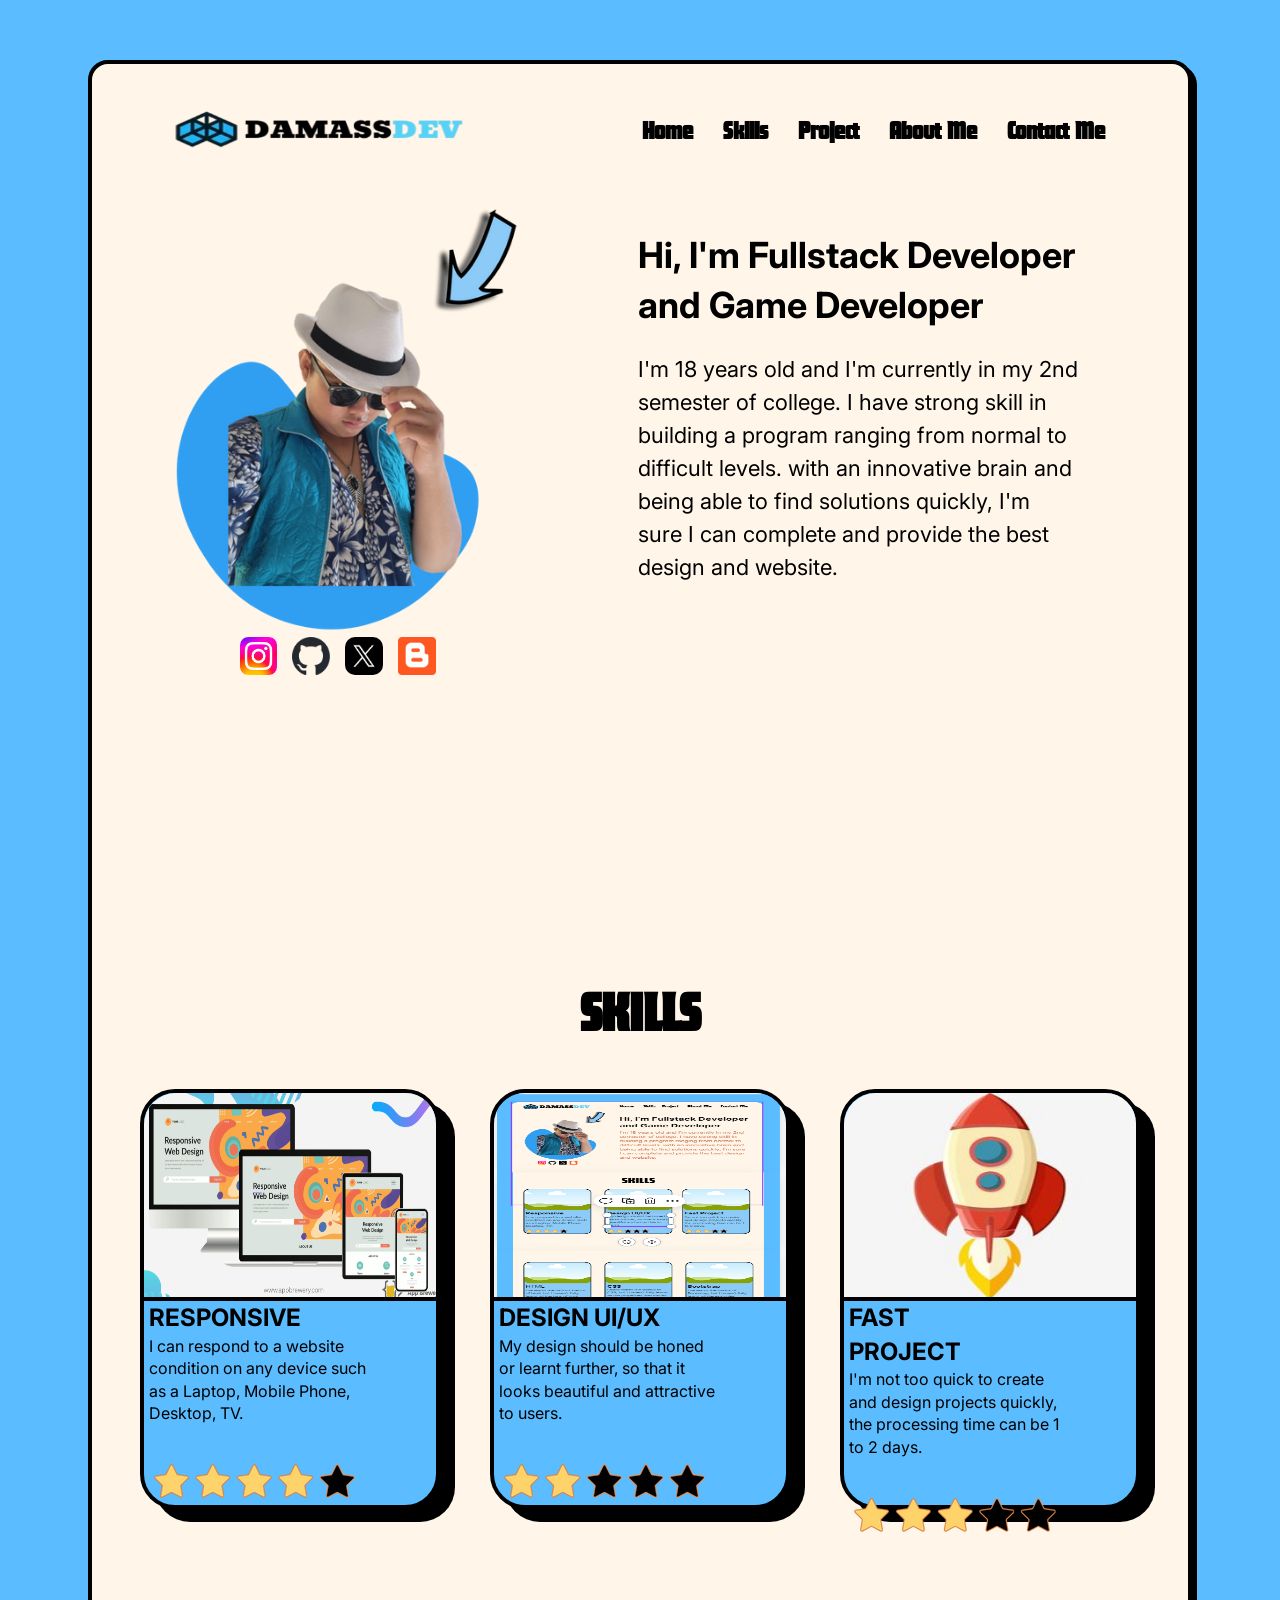
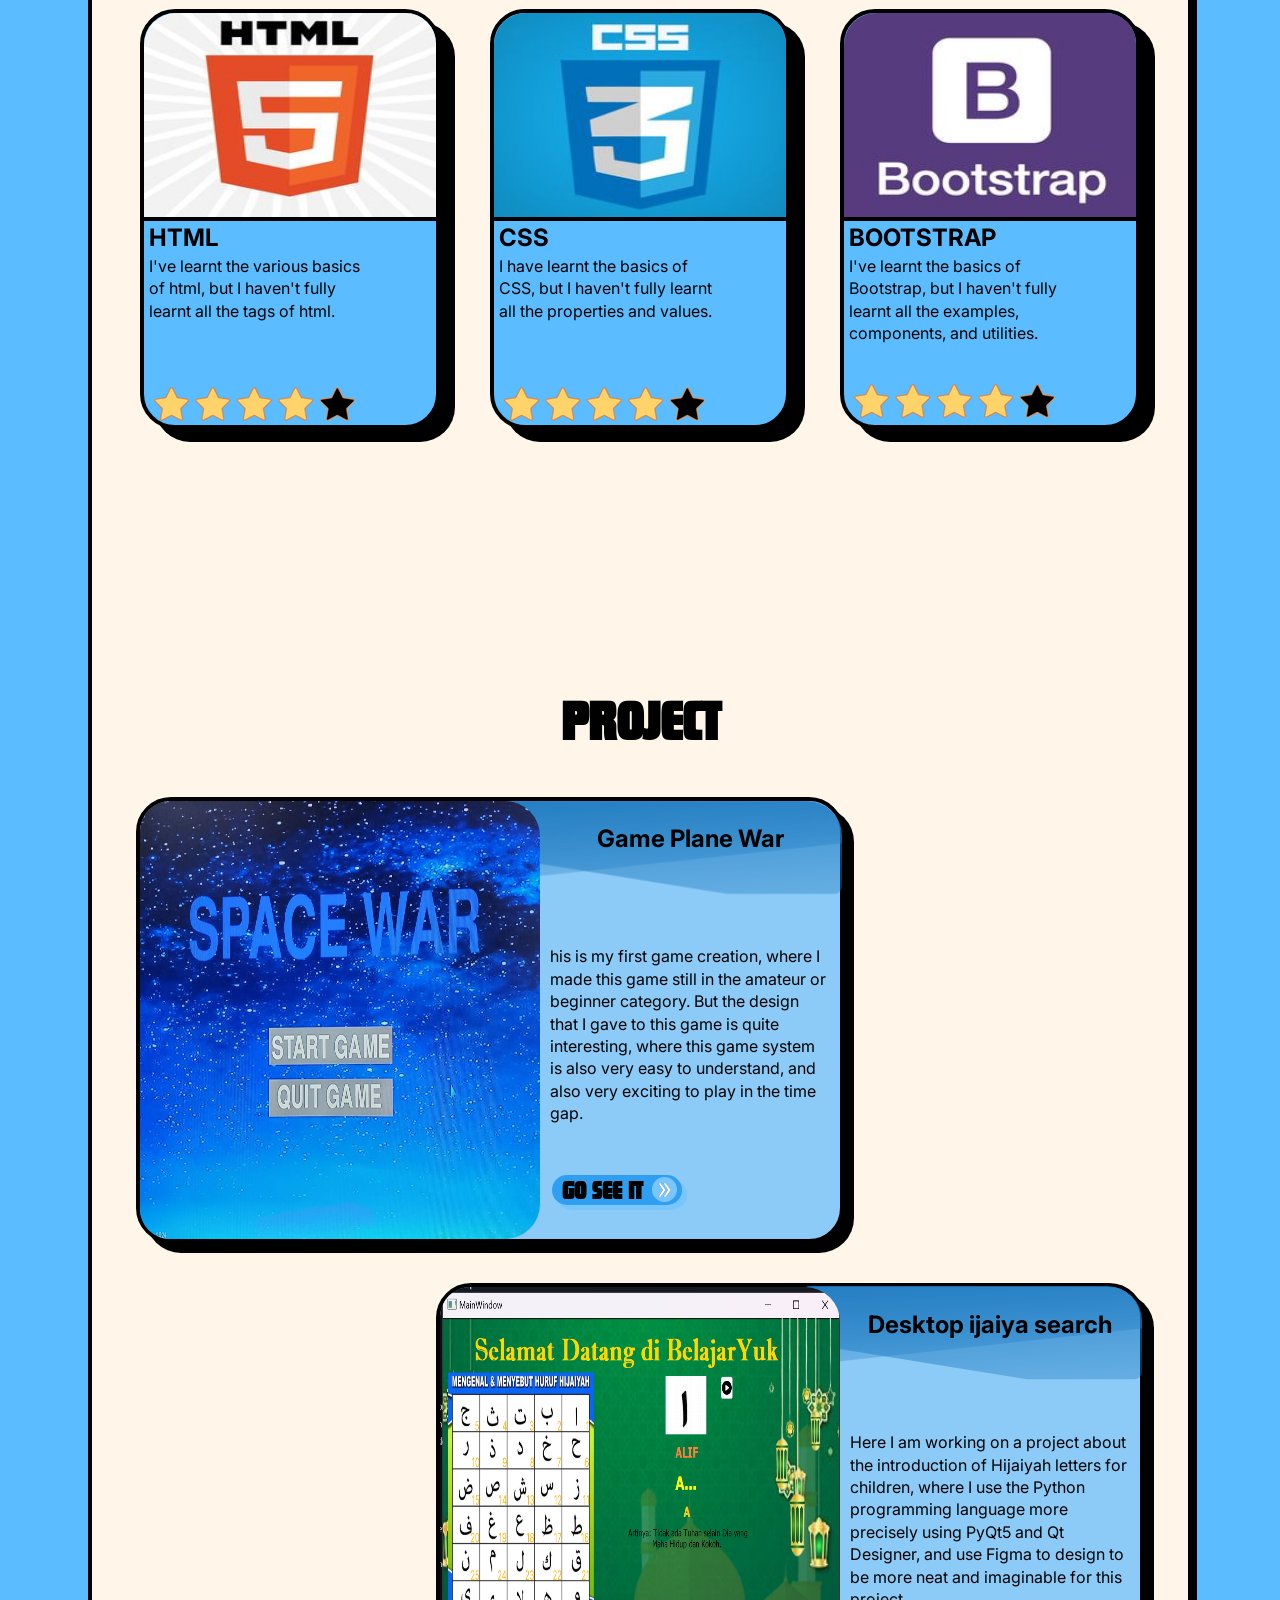
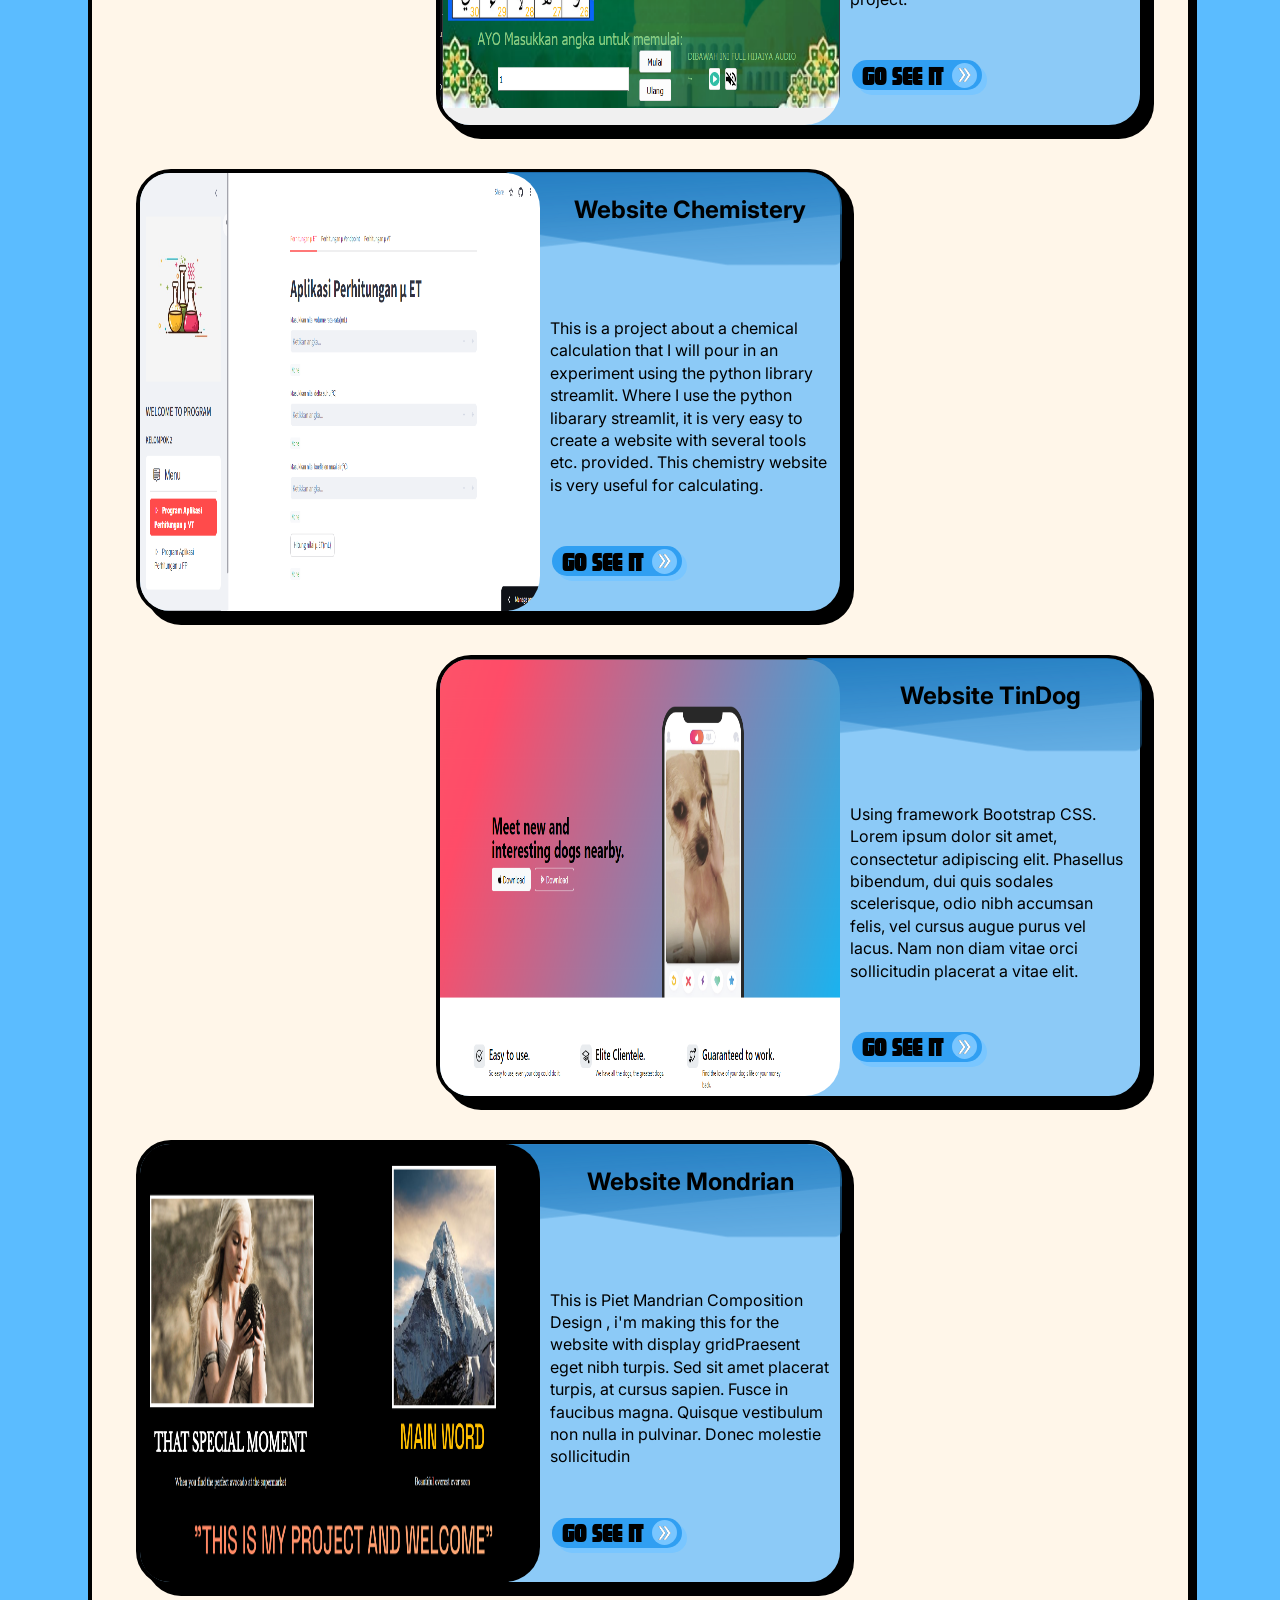
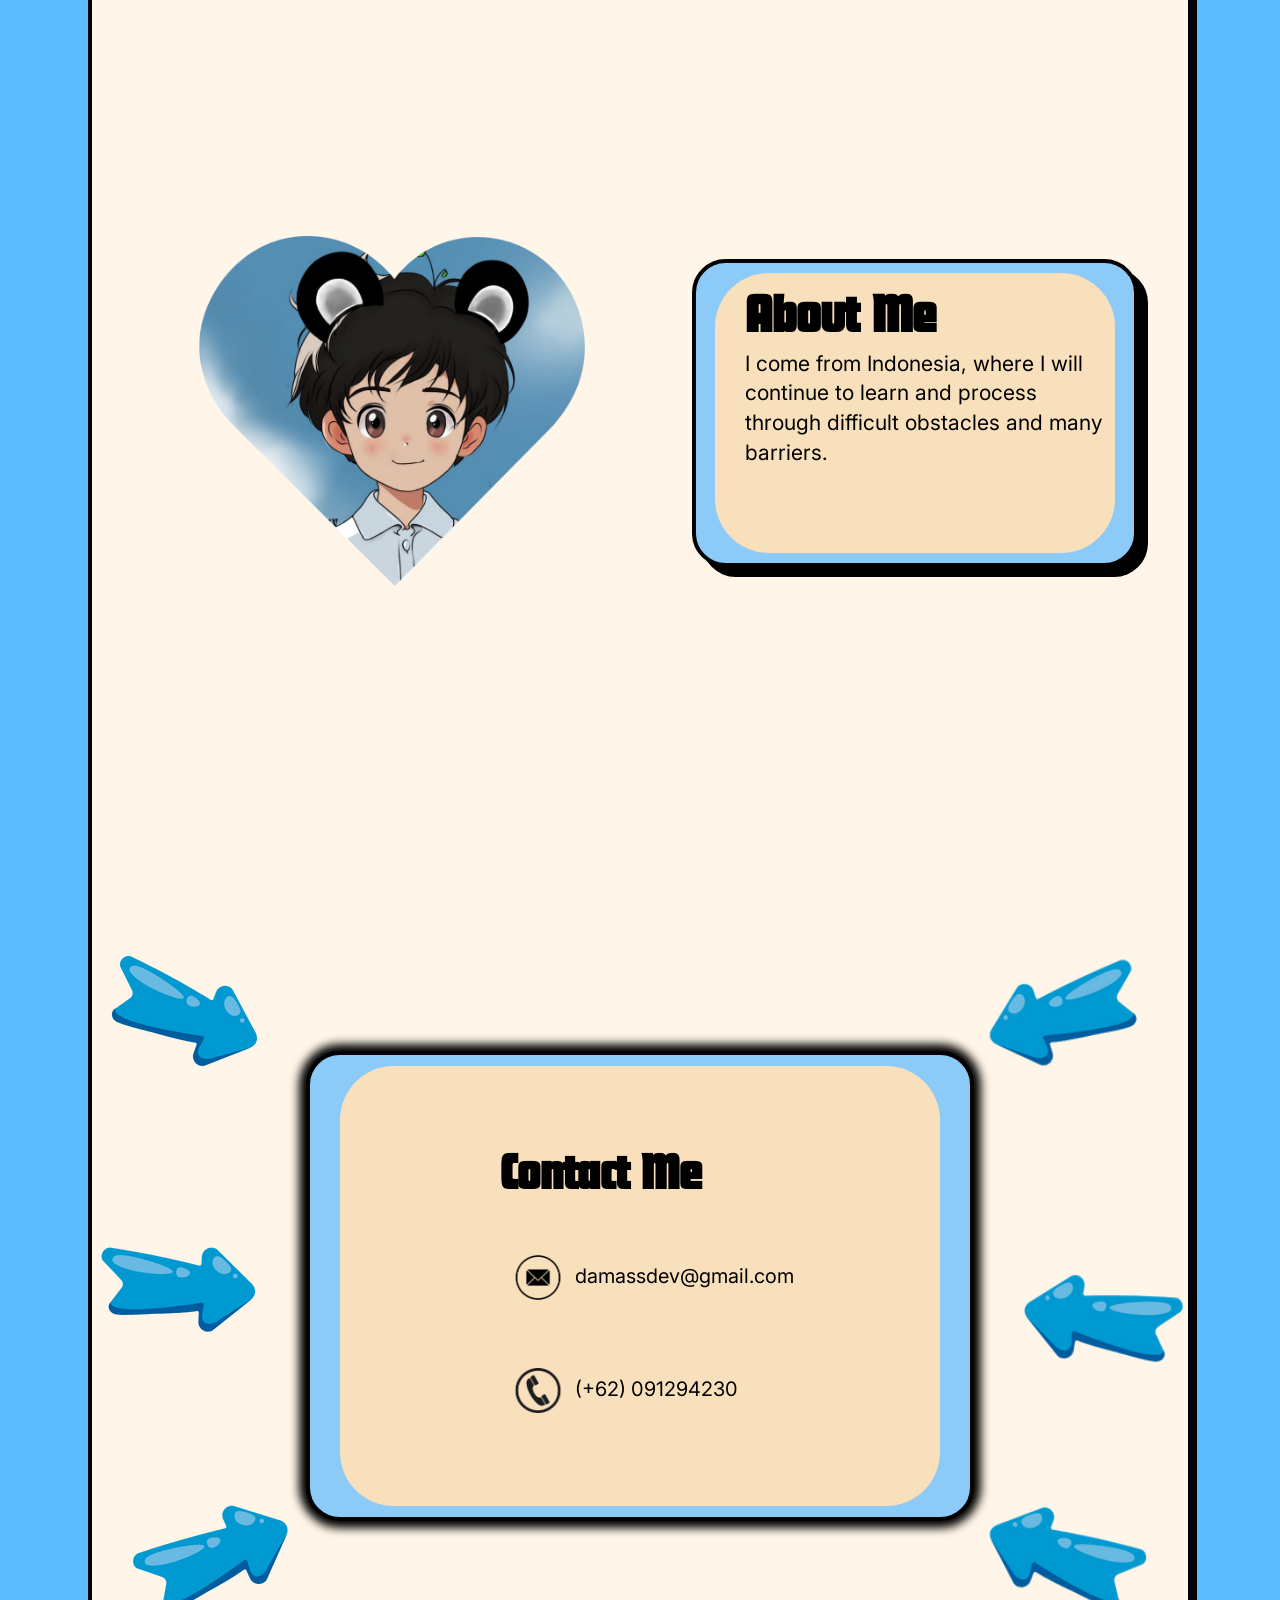
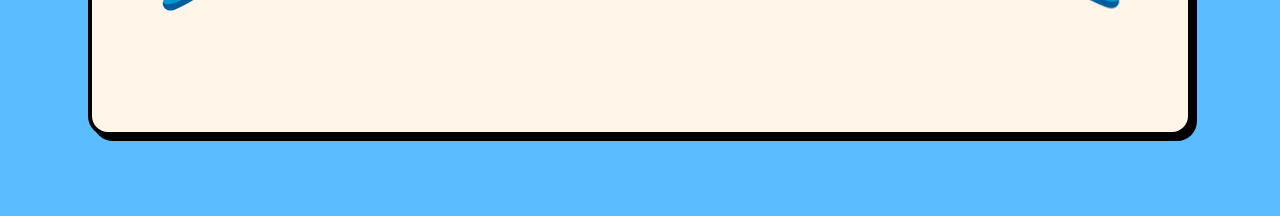
==== index.html @ eab8739b "Add files via upload" ====
<!DOCTYPE html>
<html lang="en">
  <head>
    <meta charset="UTF-8" />
    <meta name="viewport" content="width=device-width, initial-scale=1.0" />
    <link rel="stylesheet" href="./style.css" />
    <link rel="preconnect" href="https://fonts.googleapis.com" />
    <link rel="preconnect" href="https://fonts.gstatic.com" crossorigin />
    <link href="https://fonts.googleapis.com/css2?family=Inter:ital,opsz,wght@0,14..32,100..900;1,14..32,100..900&display=swap" rel="stylesheet"/>
    <title>Personal Website DAMASSDEV</title>
    <link rel="icon" href="./Assets/images/Image_Company.jpg" type="image/x-icon"/>
  </head>
  <body>
    <div class="container">
      <!-- NavBar Section -->
      <section id="navbar">
        <a class="a-logo" href="#navbar">
          <img class="logo" src="./Assets/images/Logo.png" alt="DAMASSDEV Logo"/>
        </a>

        <div class="nav">
          <a href="#navbar" class="nav-item home ">Home</a>
          <a href="#skills" class="nav-item skills">Skills</a>
          <a href="#project" class="nav-item project">Project</a>
          <a href="#about" class= "nav-item about">About Me</a>
          <a href="#contact" class="nav-item contact">Contact Me</a>
        </div>
      </section>
      <!-- Hero Section-->
      <section id="hero">
        <div class="left-hero">
          <img class="image-damas" src="./Assets/images/ImageMe.png" alt="image damassdev" />
          <div class="icon-hero">
            <a href="https://www.instagram.com/danarmas_p/">
              <img class="image-hero instagram" src="./Assets/icon/InstaIcon.png" alt="Instagram"/>
            </a>
            <a href="https://github.com/DAMASSDEV">
              <img class="image-hero github" src="./Assets/icon/GitIcon.png" alt="github"/>
            </a>
            <a href="https://x.com/damassdev">
              <img class="image-hero twitter" src="./Assets/icon/TwitIcon.png" alt="twitter"/>
            </a>
            <a href="https://damassdev.blogspot.com/">
              <img class="image-hero blogger" src="./Assets/icon/BlogIcon.png" alt="blogger"/>
            </a>
          </div>
        </div>

        <div class="text-hero">
          <p class="title-hero">
            Hi, I'm Fullstack Developer<br />and Game Developer
          </p>
          <p class="p-hero">
            I'm 18 years old and I'm currently in my 2nd semester of college. I
            have strong skill in building a program ranging from normal to
            difficult levels. with an innovative brain and being able to find
            solutions quickly, I'm sure I can complete and provide the best
            design and website.
          </p>
        </div>
      </section>
      <!-- Skills Section -->
      <section id="skills">
        <h1 class="title-skills">SKILLS</h1>
        <div class="grid-skills">
          <div class="wrapper-skills responsive">
            <img class="img-skills" src="./Assets/images/respon.png" alt="responsive" />
            <hr class="horizon-skills"/>
            <h2 class="h-skills">RESPONSIVE</h2>
            <p class="p-skills">
              I can respond to a website condition on any device such as a
              Laptop, Mobile Phone, Desktop, TV.
            </p>
            <img class="star" src="./Assets/graph/box1.png" alt="star" />
          </div>

          <div class="wrapper-skills design">
            <img class="img-skills" src="./Assets/images/UIUX.png" alt="UIUX" />
            <hr class="horizon-skills" />
            <h2 class="h-skills">DESIGN UI/UX</h2>
            <p class="p-skills">
              My design should be honed or learnt further, so that it looks
              beautiful and attractive to users.
            </p>
            <img class="star" src="./Assets/graph/box2.png" alt="star" />
          </div>

          <div class="wrapper-skills fast">
            <img class="img-skills" src="./Assets/images/fast.jpg" alt="fast" />
            <hr class="horizon-skills"/>
            <h2 class="h-skills">FAST PROJECT</h2>
            <p class="p-skills">
              I'm not too quick to create and design projects quickly, the
              processing time can be 1 to 2 days.
            </p>
            <img class="star" src="./Assets/graph/box3.png" alt="star" />
          </div>

          <div class="wrapper-skills html">
            <img class="img-skills" src="./Assets/images/html.jpg" alt="html" />
            <hr class="horizon-skills"/>
            <h2 class="h-skills">HTML</h2>
            <p class="p-skills">
              I've learnt the various basics of html, but I haven't fully learnt
              all the tags of html.
            </p>
            <img class="star sec-star" src="./Assets/graph/box4.png" alt="star" />
          </div>

          <div class="wrapper-skills css">
            <img class="img-skills" src="./Assets/images/css.jpg" alt="css" />
            <hr class="horizon-skills"/>
            <h2 class="h-skills">CSS</h2>
            <p class="p-skills">
              I have learnt the basics of CSS, but I haven't fully learnt all
              the properties and values.
            </p>
            <img class="star sec-star" src="./Assets/graph/box5.png" alt="star" />
          </div>

          <div class="wrapper-skills bootstrap">
            <img class="img-skills" src="./Assets/images/boots.jpg" alt="boots" />
            <hr class="horizon-skills"/>
            <h2 class="h-skills">BOOTSTRAP</h2>
            <p class="p-skills">
              I've learnt the basics of Bootstrap, but I haven't fully learnt
              all the examples, components, and utilities.
            </p>
            <img class="star" src="./Assets/graph/box6.png" alt="star" />
          </div>
        </div>
      </section>
      <!-- Project Section -->
      <section id="project">
        <h1 class="title-project">PROJECT</h1>
        <div class="wrapper-project game ">
          <div class="left-wrapper">
            <img class="img-project" src="./Assets/images/image_Spacewar.png" alt="Space War Game" />
          </div>
          <div class="right-project">
            <img src="./Assets/graph/CardUp.png" alt="bg-header" class="bg-project" />
            <p class="h-project">Game Plane War</p>
            <p class="p-project">
              his is my first game creation, where I made this game still in the
              amateur or beginner category. But the design that I gave to this
              game is quite interesting, where this game system is also very
              easy to understand, and also very exciting to play in the time
              gap.
            </p>
            <a href="https://github.com/DAMASSDEV/Game_planewar.github.io" class="a-project" >
              <div class="btn-project">
                <p class="btn-p-project">GO SEE IT</p>
                <div class="circle-project">
                  <img src="./Assets/graph/panahKanan.png" class="arrow" alt="right arrow" />
                </div>
              </div>
            </a>
          </div>

        </div>
        <div class="wrapper-project ijaiya">
          <div class="left-wrapper">
            <img class="img-project" src="./Assets/images/image_ijaiyah.png" alt="Space War Game" />
          </div>
          <div class="right-project">
            <img src="./Assets/graph/CardUp.png" alt="bg-header" class="bg-project" />
            <p class="h-project">Desktop ijaiya search</p>
            <p class="p-project">
              Here I am working on a project about the introduction of Hijaiyah
              letters for children, where I use the Python programming language
              more precisely using PyQt5 and Qt Designer, and use Figma to
              design to be more neat and imaginable for this project.
            </p>
            <a class="a-project" href="https://github.com/DAMASSDEV/childHijaiya-PyQt5">
              <div class="btn-project">
                <p class="btn-p-project">GO SEE IT</p>
                <div class="circle-project">
                  <img src="./Assets/graph/panahKanan.png" class="arrow" alt="right arrow"/>
                </div>
              </div>
            </a>
          </div>

        </div>
        <div class="wrapper-project kimia">
          <div class="left-wrapper">
            <img class="img-project" src="./Assets/images/image_kimia.png" alt="Space War Game" />
          </div>
          <div class="right-project">
            <img src="./Assets/graph/CardUp.png" alt="bg-header" class="bg-project kimia-bg"/>
            <p class="h-project">Website Chemistery</p>
            <p class="p-project">
              This is a project about a chemical calculation that I will pour in
              an experiment using the python library streamlit. Where I use the
              python libarary streamlit, it is very easy to create a website
              with several tools etc. provided. This chemistry website is very
              useful for calculating.
            </p>
            <a class="a-project" href="https://github.com/DAMASSDEV/Streamlit-chemical-calculations">
              <div class="btn-project kimia-btn">
                <p class="btn-p-project">GO SEE IT</p>
                <div class="circle-project">
                  <img src="./Assets/graph/panahKanan.png" class="arrow" alt="right arrow"/>
                </div>
              </div>
            </a>
          </div>
        </div>

        <div class="wrapper-project tin">
          <div class="left-wrapper">
            <img class="img-project" src="./Assets/images/image_tindog.png" alt="Space War Game" />
          </div>
          <div class="right-project">
            <img src="./Assets/graph/CardUp.png" alt="bg-header" class="bg-project tin-bg"/>
            <p class="h-project">Website TinDog</p>
            <p class="p-project">
              Using framework Bootstrap CSS. Lorem ipsum dolor sit amet,
              consectetur adipiscing elit. Phasellus bibendum, dui quis sodales
              scelerisque, odio nibh accumsan felis, vel cursus augue purus vel
              lacus. Nam non diam vitae orci sollicitudin placerat a vitae elit.
            </p>
            <a class="a-project" href="https://github.com/DAMASSDEV/LandingPage-TinDog?tab=readme-ov-file">
              <div class="btn-project tin-btn">
                <p class="btn-p-project">GO SEE IT</p>
                <div class="circle-project">
                  <img src="./Assets/graph/panahKanan.png" class="arrow" alt="right arrow"/>
                </div>
              </div>
            </a>
          </div>
        </div>

        <div class="wrapper-project mond">
          <div class="left-wrapper">
            <img class="img-project" src="./Assets/images/image_motivasionMeme.png" alt="Space War Game"/>
          </div>
          <div class="right-project">
            <img src="./Assets/graph/CardUp.png" alt="bg-header" class="bg-project mond-bg" />
            <p class="h-project">Website Mondrian</p>
            <p class="p-project">
              This is Piet Mandrian Composition Design , i'm making this for the
              website with display gridPraesent eget nibh turpis. Sed sit amet
              placerat turpis, at cursus sapien. Fusce in faucibus magna.
              Quisque vestibulum non nulla in pulvinar. Donec molestie
              sollicitudin
            </p>
            <a class="a-project" href="https://github.com/DAMASSDEV/Motivation-Meme-Project" >
              <div class="btn-project mond-btn">
                <p class="btn-p-project">GO SEE IT</p>
                <div class="circle-project">
                  <img src="./Assets/graph/panahKanan.png" class="arrow" alt="right arrow"/>
                </div>
              </div>
            </a>
          </div>
        </div>
      </section>
      <!-- about me -->
      <section id="about">
        <div class="left-about">
          <img class="love-img" src="./Assets/graph/GambarCompanyLove.png" alt="Company Love" />
        </div>

        <div class="bodypart-project">
          <div class="bgpart-project">
            <h1 class="h-about">About Me</h1>
            <p class="p-about">
              I come from Indonesia, where I will continue to learn and process
              through difficult obstacles and many barriers.
            </p>
          </div>
        </div>
      </section>
      <!-- contact me -->
      <section id="contact">
        <div class="left-img-contact">
          <img src="./Assets/graph/PanahKiri.png" alt="left arrow" />
        </div>

        <div class="bodypart-contact">
          <div class="bgpart-contact">
            <h1 class="h-contact">Contact Me</h1>
            <img class="icon-contact " src="./Assets/icon/EmailIcon.png" alt="emailIcon">
            <p class="p-contact email"> 
              damassdev@gmail.com           
            </p>
            <img class="icon-contact" src="./Assets/icon/TelpIcon.png" alt="TelpIcon">
            <p class="p-contact telp">           
              (+62) 091294230 
            </p>
          </div>
        </div>

        <div class="right-img-contact">
          <img class="img-arrow" src="./Assets/graph/PanahKekiri.png" alt="right arrow">
        </div>
      </section>
    </div>
  </body>
</html>
---- style.css ----
body {
  background-color: #5bbcff;
}

.container {
  border: 4px solid;
  box-shadow: 5px 5px;
  border-radius: 20px;
  margin: 80px;
  margin-top: 60px;
  background-color: #fff6e9;
  font-family: "inter", "futura";
}

/* font-family futura */
@font-face {
  font-family: "Futura";
  src: url("./Assets/font/Futura\ Display.ttf");
}

/* -------------------------------- */
/* Bagian Navigasi */
#navbar {
  display: flex;
  justify-content: space-around;
  align-items: center;
  height: 130px;
}
.nav {
  display: flex;
}

.logo {
  width: 300px;
  height: 130px;
}

.nav-item {
  font-size: 25px;
  font-family: "Futura";
  text-decoration: none;
  color: black;
  font-weight: bold;
  margin-right: 30px;
  text-align: left;
}

.nav-item:hover {
  transform: scale(1.4);
  transition: all 0.3s ease-in-out;
}

.contact {
  margin: 0;
}

/* -------------------------------- */
/* Section Hero */
#hero {
  display: flex;
  justify-content: space-around;
}

.image-damas {
  width: 360px;
  height: 440px;
}

.image-hero:hover {
  transform: scale(1.4);
  transition: all 0.3s ease-in-out;
}

.left-hero {
  display: flex;
  flex-direction: column;
  align-items: center;
  width: 360px;
  margin-left: 31px;
}

.icon-hero {
  display: flex;
  width: 200px;
  margin-right: 30px;
  margin-top: 3px;
}

.instagram,
.github,
.twitter,
.blogger {
  margin-right: 15px;
  width: 37.9px;
  height: 37.9px;
}

.twitter {
  width: 37.9px;
  height: 37.9px;
  border-radius: 10px;
}

.text-hero {
  display: flex;
  flex-direction: column;
  margin-right: 59px;
}

.title-hero {
  font-family: "Inter";
  font-weight: 700;
  font-style: normal;
  font-size: 36px;
  line-height: 1.4;
  text-align: left;
  margin: 0;
  margin-top: 36px;
}

.p-hero {
  font-family: "inter";
  font-style: normal;
  font-size: 22px;
  width: 440px;
  text-align: left;
  line-height: 1.5;
}

/* -------------------------------- */
/* Section  Skills*/
#skills {
  display: flex;
  justify-content: center;
  align-items: center;
  flex-direction: column;
  margin-top: 250px;
}

.title-skills {
  font-family: "futura";
  font-size: 56px;
  font-style: normal;
}

.grid-skills {
  display: grid;
  grid-template-rows: 420px 420px;
  grid-template-columns: 300px 300px 300px;
  row-gap: 100px;
  column-gap: 50px;
}

.wrapper-skills {
  border: 4px solid black;
  border-radius: 35px;
  background-color: #5bbcff;
  font-family: "inter";
  box-shadow: 15px 13px;
}

.wrapper-skills:hover {
  background-color: #ce734c;
  transform: scale(1.1);
  transition: all 0.9s ease;
}

.img-skills {
  position: relative;
  border-radius: 32px 30.5px 0px 0px;
  width: 292px;
  height: 207.4px;
  z-index: 0;
}

.horizon-skills {
  border: 2px solid black;
  margin: 0;
  margin-top: -7px;
  position: relative;
  z-index: 1;
}

.h-skills {
  margin: 0;
  margin-left: 5px;
  line-height: 1.4;
  font-size: 24px;
  width: 176px;
}
.p-skills {
  width: 220px;
  padding-left: 5px;
  margin: 0;
  font-size: 16px;
  line-height: 1.4;
}

.star {
  margin-top: 40px;
  margin-left: 10px;
}

.sec-star {
  margin-top: 65px;
}

/* -------------------------------- */
/* Section Project */
#project {
  display: flex;
  justify-content: center;
  align-items: center;
  margin-top: 250px;
  flex-direction: column;
  row-gap: 40px;
}

.title-project {
  font-family: "futura";
  font-size: 56px;
  line-height: 1.4;
  font-weight: 700;
  text-align: center;
  margin: 0;
}

.wrapper-project:hover {
  transform: scale(1.1);
  transition: all 0.7s ease;
}

.wrapper-project {
  border-radius: 35px;
  border: 4px solid black;
  background-color: #8ccaf7;
  display: flex;
  justify-content: space-between;
  width: 700px;
  height: 437.8px;
  box-shadow: 10px 10px;
}

.left-wrapper {
  width: 400px;
  height: 437.8px;
}

.img-project {
  width: 400px;
  height: 437.8px;
  border-radius: 30px 35px 35px 30px;
  position: relative;
  z-index: 1;
}

.right-project {
  display: flex;
  flex-direction: column;
  justify-content: center;
  align-items: center;
  width: 300px;
}

.bg-project {
  width: 340px;
  margin-right: 36px;
  margin-top: -35px;
  position: relative;
  z-index: 0;
  border-radius: 0px 35px 0px 0px;
}

.h-project {
  font-size: 24px;
  line-height: 1.4;
  font-family: "inter";
  text-align: center;
  font-weight: 700;
  position: relative;
  bottom: 170px;
  margin: 0;
}

.p-project {
  font-size: 16px;
  line-height: 1.4;
  width: 280px;
  margin: 0;
  margin-top: -30px;
  position: relative;
  bottom: 50px;
}

.btn-project {
  width: 130px;
  height: 30px;
  border-radius: 50px;
  box-shadow: 5px 5px #79c6ff;
  background-color: #309ff2;
  display: flex;
  justify-content: space-between;
  align-items: center;
  margin-right: 146px;
}

.btn-project:hover {
  cursor: pointer;
  transform: scale(1.1);
  transition: all 0.9s ease-in-out;
  background-color: #ce734c;
}

.btn-p-project {
  font-family: "futura";
  font-size: 25px;
  line-height: 1.4;
  font-weight: 700;
  text-align: left;
  margin: 0;
  margin-left: 10px;
  color: black;
  cursor: pointer;
}

.circle-project {
  border-radius: 50%;
  background-color: #79c6ff;
  height: 25px;
  width: 25px;
  margin-right: 5px;
  display: flex;
  justify-content: center;
  align-items: center;
}

.arrow {
  height: 14px;
  width: 40px;
}

.ijaiya {
  margin-left: 300px;
}

.game {
  margin-right: 300px;
}

.kimia {
  margin-right: 300px;
}

.tin {
  margin-left: 300px;
}

.mond {
  margin-right: 300px;
}

.a-project {
  text-decoration: none;
}

.tin-bg {
  margin-top: -35px;
}

.mond-bg {
  margin-top: -35px;
}

.kimia-bg {
  margin-top: -35px;
}

/* -------------------------------- */
/* section about */
#about {
  display: flex;
  justify-content: space-between;
  align-items: center;
  margin-top: 250px;
}

.love-img {
  width: 600px;
  height: 350px;
}

.bodypart-project {
  background-color: #8ccaf7;
  border-radius: 33.769692873669456px;
  width: 500px;
  height: 300px;
  border: 4px solid black;
  display: flex;
  justify-content: center;
  align-items: center;
  margin-right: 50px;
  box-shadow: 10px 10px;
}

.bgpart-project {
  background-color: #f9e0bc;
  border-radius: 54.03150859787114px;
  width: 400px;
  height: 280px;
}

.h-about {
  font-family: "futura";
  font-size: 54px;
  line-height: 1.4;
  text-align: left;
  margin: 0;
  margin-left: 30px;
}

.p-about {
  font-family: "inter";
  font-size: 21.2px;
  line-height: 1.4;
  text-align: left;
  margin: 0;
  margin-left: 30px;
}

/* -------------------------------- */
/* section Contact  Me */
#contact {
  display: flex;
  justify-content: center;
  align-items: center;
  margin-top: 350px;
  margin-bottom: 100px;
}

.bodypart-contact {
  background-color: #8ccaf7;
  border-radius: 33.769692873669456px;
  width: 674.2px;
  height: 461.9px;
  border: 4px solid black;
  display: flex;
  justify-content: center;
  align-items: center;
  box-shadow: 0px 0px 10px 7px;
}

.bgpart-contact {
  background-color: #f9e0bc;
  border-radius: 54.03150859787114px;
  width: 600px;
  height: 440px;
  display: flex;
  justify-content: center;
  align-items: center;
  flex-direction: column;
}

.img-arrow {
  height: 680px;
}

.h-contact {
  font-size: 50.6px;
  font-style: normal;
  font-family: "futura";
  text-align: left;
  line-height: 1.4;
  margin-bottom: 50px;
  margin-right: 80px;
}

.icon-contact {
  width: 80px;
  height: 45px;
  margin-right: 205px;
}

.p-contact {
  font-size: 20px;
  font-family: "inter";
  text-align: left;
  line-height: 1.4;
  width: 270px;
  margin-left: 200px;
}

.telp {
  position: relative;
  bottom: 58px;
  right: 30px;
}

.email {
  position: relative;
  bottom: 58px;
  right: 30px;
}

/* Responsive of Mobile Phone (Samsung S22 Ultra) */
@media (min-width: 360px ) and (max-width: 772px){

  html,body{
    padding: 0;
    margin: 2px;
    overflow-x: hidden;
  }
  .container{
    margin: 0;
    margin-top: 60px;
  }



  .logo{
    width: 80px;
    height: 50px;
  }
  .nav-item{
    font-size: 0.75rem;
    margin: 5px;
    padding-bottom: 7px;

  }




  #hero{
    flex-direction: column;
    align-items: center;
    
  }
  .image-damas{
    width: 210px;
    height: 200px;
  }
  .left-hero{
    margin: 0;
    margin-top: -40px;
  }
  .image-hero{
    width: 25px;
    height: 25px;
  }
  .icon-hero{
    margin-left: 70px;
  }
  .text-hero{
    margin-left: 50px;
    margin-top: 20px;
  }
  .title-hero{
    font-size: 1rem;
    margin: 0;
  }
  .p-hero{
    font-size: 0.8rem;
    bottom: 40px;
    width: 210px;
  }
  


  #skills{
    margin-top: 120px;
  }
  .title-skills{
    font-size: 2rem;
  }
  .grid-skills{
    display: flex;
    flex-direction: column;
  }
  .wrapper-skills{
    width: 222px;
    height: 305px;
  }
  .img-skills{
    width: 222px;
  }
  .h-skills{
    font-size: 1rem;
  }
  .p-skills{
    font-size: 0.75rem;
    width: 210px;
    padding-left: 8px;
  }
  .star{
    width: 90px;
    height: 15px;
    margin: 0;
    margin-left: 9px;
  }



  #project{
    margin-top: 120px;
  }
  .title-project{
    font-size: 2rem;
  }
  .wrapper-project{
    width: 300px;
    height: 240px;
    margin: 0;
  }
  .left-wrapper{
    width: 180px;
    height: 240px;
  }
  .img-project{
    width: 180px;
    height: 240px;
  }
  .bg-project{
    margin: 0;
    width: 150px;
    margin-right: 210px;
    border-radius: 0px 32px 0px 0px;
  }
  .ijaiya .bg-project{
    margin-top: -2px;
    margin-bottom: 10px;
  }
  .ijaiya .h-project{
    position: relative;
    top: -85px;
  }
  .h-project{
    font-size: 10px;
    margin: 0;
    position: relative;
    top: -75px;
    right: 89px;
  }
  .p-project{
    font-size: 8px;
    width: 115px;
    margin: 0;
    margin-right: 170px;
    position: none;
  }
  .btn-project{
    width: 100px;
    position: relative;
    right: 15px;
    bottom: 20px;
  }
  .btn-p-project{
    min-width: 50px;
    font-size: 1.1rem;
  }



  #about{
    margin-top: 120px;
    flex-direction: column;
    gap: 10px;
  }
  .love-img{
    width: 450px;
    height: 200px;
  }
  .bodypart-project{
    width: 320px;
    height: 200px;
    margin-left: 50px;
  }
  .bgpart-project{
    width: 300px;
    height: 180px;
   
  }
  .h-about{
    font-size: 2rem;
    margin-top: 20px;
  }
  .p-about{
    font-size:1rem;
  }



  #contact{
    margin-top: 120px;
  }
  .bodypart-contact{
    width: 250px;
    height: 250px;
  }
  .bgpart-contact{
    width: 230px;
    height: 230px;
    justify-content: flex-start;
  }
  .left-img-contact, img{
    width: 50px;
    height: 500px;
  }
  .img-arrow{
    width: 50px;
    height: 500px;
  }
  .h-contact{
    font-size: 2rem;
    margin: 0;
    margin-top: 20px;
  }
  .p-contact{
    font-size: 0.8rem;
    margin-top: 40px;
    position: relative;
    top: -25px;
    right: 19px;
  }
  .icon-contact{
    width: 60px;
    height: 60px;
    margin: 0;
    margin-right: 160px;
    margin-top: -40px;
    position: relative;
    top: 50px;
  }
}
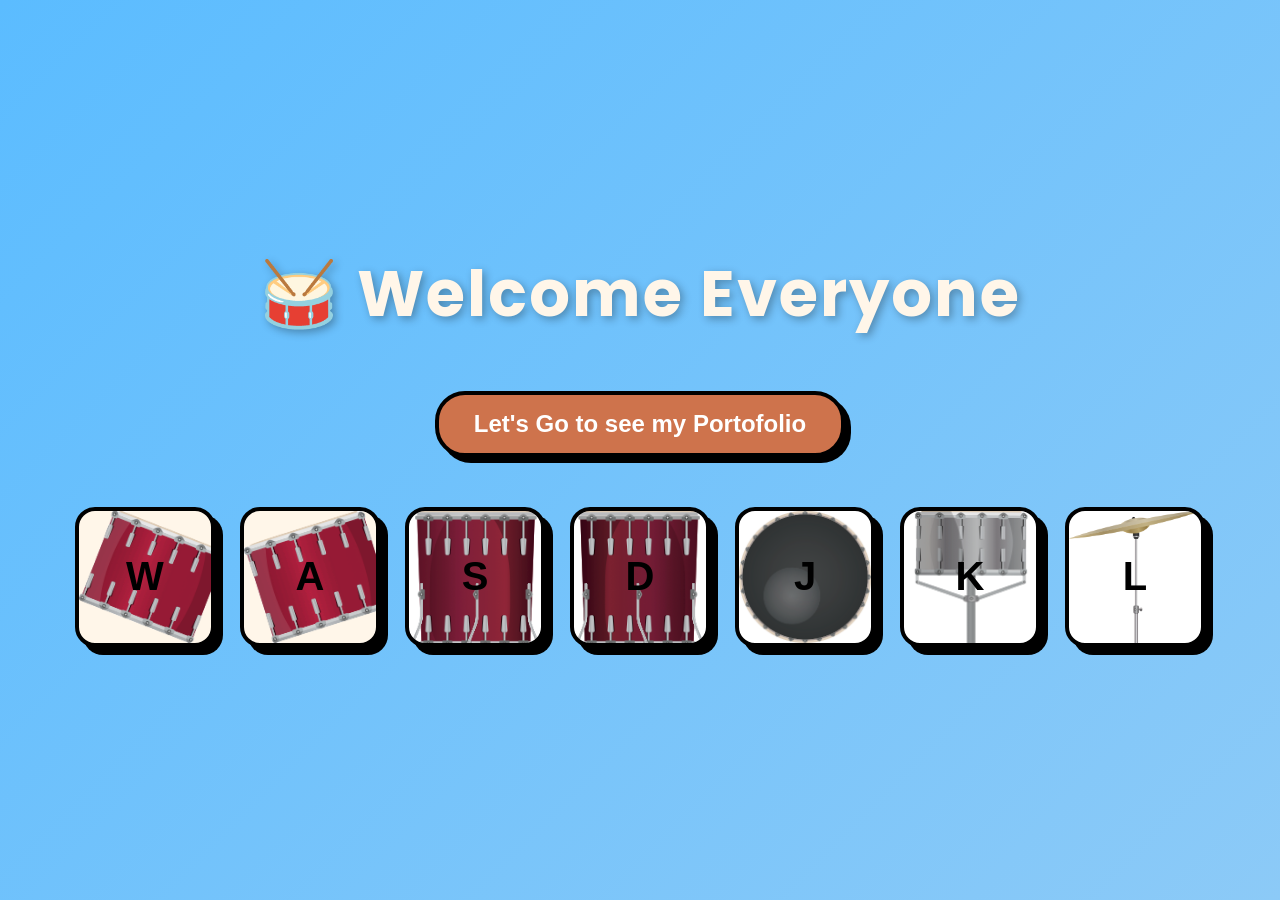
==== commit e4cb5070: "feat: 1.0 version" ====
--- a/index.html
+++ b/index.html
@@ -3,299 +3,35 @@
   <head>
     <meta charset="UTF-8" />
     <meta name="viewport" content="width=device-width, initial-scale=1.0" />
-    <link rel="stylesheet" href="./style.css" />
-    <link rel="preconnect" href="https://fonts.googleapis.com" />
-    <link rel="preconnect" href="https://fonts.gstatic.com" crossorigin />
-    <link href="https://fonts.googleapis.com/css2?family=Inter:ital,opsz,wght@0,14..32,100..900;1,14..32,100..900&display=swap" rel="stylesheet"/>
-    <title>Personal Website DAMASSDEV</title>
-    <link rel="icon" href="./Assets/images/Image_Company.jpg" type="image/x-icon"/>
+    <title>Drum Kit - DAMASSDEV</title>
+    <link
+      rel="icon"
+      href="./Assets/images/Image_Company.jpg"
+      type="image/x-icon"
+    />
+
+    <!-- Style CSS -->
+    <link rel="stylesheet" href="./styles/style_splash.css" />
+
+    <!-- font google
+      -->
+    <link
+      href="https://fonts.googleapis.com/css2?family=Poppins:wght@400;700&display=swap"
+      rel="stylesheet"
+    />
   </head>
   <body>
-    <div class="container">
-      <!-- NavBar Section -->
-      <section id="navbar">
-        <a class="a-logo" href="#navbar">
-          <img class="logo" src="./Assets/images/Logo.png" alt="DAMASSDEV Logo"/>
-        </a>
-
-        <div class="nav">
-          <a href="#navbar" class="nav-item home ">Home</a>
-          <a href="#skills" class="nav-item skills">Skills</a>
-          <a href="#project" class="nav-item project">Project</a>
-          <a href="#about" class= "nav-item about">About Me</a>
-          <a href="#contact" class="nav-item contact">Contact Me</a>
-        </div>
-      </section>
-      <!-- Hero Section-->
-      <section id="hero">
-        <div class="left-hero">
-          <img class="image-damas" src="./Assets/images/ImageMe.png" alt="image damassdev" />
-          <div class="icon-hero">
-            <a href="https://www.instagram.com/danarmas_p/">
-              <img class="image-hero instagram" src="./Assets/icon/InstaIcon.png" alt="Instagram"/>
-            </a>
-            <a href="https://github.com/DAMASSDEV">
-              <img class="image-hero github" src="./Assets/icon/GitIcon.png" alt="github"/>
-            </a>
-            <a href="https://x.com/damassdev">
-              <img class="image-hero twitter" src="./Assets/icon/TwitIcon.png" alt="twitter"/>
-            </a>
-            <a href="https://damassdev.blogspot.com/">
-              <img class="image-hero blogger" src="./Assets/icon/BlogIcon.png" alt="blogger"/>
-            </a>
-          </div>
-        </div>
-
-        <div class="text-hero">
-          <p class="title-hero">
-            Hi, I'm Fullstack Developer<br />and Game Developer
-          </p>
-          <p class="p-hero">
-            I'm 18 years old and I'm currently in my 2nd semester of college. I
-            have strong skill in building a program ranging from normal to
-            difficult levels. with an innovative brain and being able to find
-            solutions quickly, I'm sure I can complete and provide the best
-            design and website.
-          </p>
-        </div>
-      </section>
-      <!-- Skills Section -->
-      <section id="skills">
-        <h1 class="title-skills">SKILLS</h1>
-        <div class="grid-skills">
-          <div class="wrapper-skills responsive">
-            <img class="img-skills" src="./Assets/images/respon.png" alt="responsive" />
-            <hr class="horizon-skills"/>
-            <h2 class="h-skills">RESPONSIVE</h2>
-            <p class="p-skills">
-              I can respond to a website condition on any device such as a
-              Laptop, Mobile Phone, Desktop, TV.
-            </p>
-            <img class="star" src="./Assets/graph/box1.png" alt="star" />
-          </div>
-
-          <div class="wrapper-skills design">
-            <img class="img-skills" src="./Assets/images/UIUX.png" alt="UIUX" />
-            <hr class="horizon-skills" />
-            <h2 class="h-skills">DESIGN UI/UX</h2>
-            <p class="p-skills">
-              My design should be honed or learnt further, so that it looks
-              beautiful and attractive to users.
-            </p>
-            <img class="star" src="./Assets/graph/box2.png" alt="star" />
-          </div>
-
-          <div class="wrapper-skills fast">
-            <img class="img-skills" src="./Assets/images/fast.jpg" alt="fast" />
-            <hr class="horizon-skills"/>
-            <h2 class="h-skills">FAST PROJECT</h2>
-            <p class="p-skills">
-              I'm not too quick to create and design projects quickly, the
-              processing time can be 1 to 2 days.
-            </p>
-            <img class="star" src="./Assets/graph/box3.png" alt="star" />
-          </div>
-
-          <div class="wrapper-skills html">
-            <img class="img-skills" src="./Assets/images/html.jpg" alt="html" />
-            <hr class="horizon-skills"/>
-            <h2 class="h-skills">HTML</h2>
-            <p class="p-skills">
-              I've learnt the various basics of html, but I haven't fully learnt
-              all the tags of html.
-            </p>
-            <img class="star sec-star" src="./Assets/graph/box4.png" alt="star" />
-          </div>
-
-          <div class="wrapper-skills css">
-            <img class="img-skills" src="./Assets/images/css.jpg" alt="css" />
-            <hr class="horizon-skills"/>
-            <h2 class="h-skills">CSS</h2>
-            <p class="p-skills">
-              I have learnt the basics of CSS, but I haven't fully learnt all
-              the properties and values.
-            </p>
-            <img class="star sec-star" src="./Assets/graph/box5.png" alt="star" />
-          </div>
-
-          <div class="wrapper-skills bootstrap">
-            <img class="img-skills" src="./Assets/images/boots.jpg" alt="boots" />
-            <hr class="horizon-skills"/>
-            <h2 class="h-skills">BOOTSTRAP</h2>
-            <p class="p-skills">
-              I've learnt the basics of Bootstrap, but I haven't fully learnt
-              all the examples, components, and utilities.
-            </p>
-            <img class="star" src="./Assets/graph/box6.png" alt="star" />
-          </div>
-        </div>
-      </section>
-      <!-- Project Section -->
-      <section id="project">
-        <h1 class="title-project">PROJECT</h1>
-        <div class="wrapper-project game ">
-          <div class="left-wrapper">
-            <img class="img-project" src="./Assets/images/image_Spacewar.png" alt="Space War Game" />
-          </div>
-          <div class="right-project">
-            <img src="./Assets/graph/CardUp.png" alt="bg-header" class="bg-project" />
-            <p class="h-project">Game Plane War</p>
-            <p class="p-project">
-              his is my first game creation, where I made this game still in the
-              amateur or beginner category. But the design that I gave to this
-              game is quite interesting, where this game system is also very
-              easy to understand, and also very exciting to play in the time
-              gap.
-            </p>
-            <a href="https://github.com/DAMASSDEV/Game_planewar.github.io" class="a-project" >
-              <div class="btn-project">
-                <p class="btn-p-project">GO SEE IT</p>
-                <div class="circle-project">
-                  <img src="./Assets/graph/panahKanan.png" class="arrow" alt="right arrow" />
-                </div>
-              </div>
-            </a>
-          </div>
-
-        </div>
-        <div class="wrapper-project ijaiya">
-          <div class="left-wrapper">
-            <img class="img-project" src="./Assets/images/image_ijaiyah.png" alt="Space War Game" />
-          </div>
-          <div class="right-project">
-            <img src="./Assets/graph/CardUp.png" alt="bg-header" class="bg-project" />
-            <p class="h-project">Desktop ijaiya search</p>
-            <p class="p-project">
-              Here I am working on a project about the introduction of Hijaiyah
-              letters for children, where I use the Python programming language
-              more precisely using PyQt5 and Qt Designer, and use Figma to
-              design to be more neat and imaginable for this project.
-            </p>
-            <a class="a-project" href="https://github.com/DAMASSDEV/childHijaiya-PyQt5">
-              <div class="btn-project">
-                <p class="btn-p-project">GO SEE IT</p>
-                <div class="circle-project">
-                  <img src="./Assets/graph/panahKanan.png" class="arrow" alt="right arrow"/>
-                </div>
-              </div>
-            </a>
-          </div>
-
-        </div>
-        <div class="wrapper-project kimia">
-          <div class="left-wrapper">
-            <img class="img-project" src="./Assets/images/image_kimia.png" alt="Space War Game" />
-          </div>
-          <div class="right-project">
-            <img src="./Assets/graph/CardUp.png" alt="bg-header" class="bg-project kimia-bg"/>
-            <p class="h-project">Website Chemistery</p>
-            <p class="p-project">
-              This is a project about a chemical calculation that I will pour in
-              an experiment using the python library streamlit. Where I use the
-              python libarary streamlit, it is very easy to create a website
-              with several tools etc. provided. This chemistry website is very
-              useful for calculating.
-            </p>
-            <a class="a-project" href="https://github.com/DAMASSDEV/Streamlit-chemical-calculations">
-              <div class="btn-project kimia-btn">
-                <p class="btn-p-project">GO SEE IT</p>
-                <div class="circle-project">
-                  <img src="./Assets/graph/panahKanan.png" class="arrow" alt="right arrow"/>
-                </div>
-              </div>
-            </a>
-          </div>
-        </div>
-
-        <div class="wrapper-project tin">
-          <div class="left-wrapper">
-            <img class="img-project" src="./Assets/images/image_tindog.png" alt="Space War Game" />
-          </div>
-          <div class="right-project">
-            <img src="./Assets/graph/CardUp.png" alt="bg-header" class="bg-project tin-bg"/>
-            <p class="h-project">Website TinDog</p>
-            <p class="p-project">
-              Using framework Bootstrap CSS. Lorem ipsum dolor sit amet,
-              consectetur adipiscing elit. Phasellus bibendum, dui quis sodales
-              scelerisque, odio nibh accumsan felis, vel cursus augue purus vel
-              lacus. Nam non diam vitae orci sollicitudin placerat a vitae elit.
-            </p>
-            <a class="a-project" href="https://github.com/DAMASSDEV/LandingPage-TinDog?tab=readme-ov-file">
-              <div class="btn-project tin-btn">
-                <p class="btn-p-project">GO SEE IT</p>
-                <div class="circle-project">
-                  <img src="./Assets/graph/panahKanan.png" class="arrow" alt="right arrow"/>
-                </div>
-              </div>
-            </a>
-          </div>
-        </div>
-
-        <div class="wrapper-project mond">
-          <div class="left-wrapper">
-            <img class="img-project" src="./Assets/images/image_motivasionMeme.png" alt="Space War Game"/>
-          </div>
-          <div class="right-project">
-            <img src="./Assets/graph/CardUp.png" alt="bg-header" class="bg-project mond-bg" />
-            <p class="h-project">Website Mondrian</p>
-            <p class="p-project">
-              This is Piet Mandrian Composition Design , i'm making this for the
-              website with display gridPraesent eget nibh turpis. Sed sit amet
-              placerat turpis, at cursus sapien. Fusce in faucibus magna.
-              Quisque vestibulum non nulla in pulvinar. Donec molestie
-              sollicitudin
-            </p>
-            <a class="a-project" href="https://github.com/DAMASSDEV/Motivation-Meme-Project" >
-              <div class="btn-project mond-btn">
-                <p class="btn-p-project">GO SEE IT</p>
-                <div class="circle-project">
-                  <img src="./Assets/graph/panahKanan.png" class="arrow" alt="right arrow"/>
-                </div>
-              </div>
-            </a>
-          </div>
-        </div>
-      </section>
-      <!-- about me -->
-      <section id="about">
-        <div class="left-about">
-          <img class="love-img" src="./Assets/graph/GambarCompanyLove.png" alt="Company Love" />
-        </div>
-
-        <div class="bodypart-project">
-          <div class="bgpart-project">
-            <h1 class="h-about">About Me</h1>
-            <p class="p-about">
-              I come from Indonesia, where I will continue to learn and process
-              through difficult obstacles and many barriers.
-            </p>
-          </div>
-        </div>
-      </section>
-      <!-- contact me -->
-      <section id="contact">
-        <div class="left-img-contact">
-          <img src="./Assets/graph/PanahKiri.png" alt="left arrow" />
-        </div>
-
-        <div class="bodypart-contact">
-          <div class="bgpart-contact">
-            <h1 class="h-contact">Contact Me</h1>
-            <img class="icon-contact " src="./Assets/icon/EmailIcon.png" alt="emailIcon">
-            <p class="p-contact email"> 
-              damassdev@gmail.com           
-            </p>
-            <img class="icon-contact" src="./Assets/icon/TelpIcon.png" alt="TelpIcon">
-            <p class="p-contact telp">           
-              (+62) 091294230 
-            </p>
-          </div>
-        </div>
-
-        <div class="right-img-contact">
-          <img class="img-arrow" src="./Assets/graph/PanahKekiri.png" alt="right arrow">
-        </div>
-      </section>
+    <h1>🥁 Welcome Everyone</h1>
+    <button><a href="./pages/main.html">Let's Go to see my Portofolio</a></button>
+    <div class="set">
+      <button class="drum w">w</button>
+      <button class="drum a">a</button>
+      <button class="drum s">s</button>
+      <button class="drum d">d</button>
+      <button class="drum j">j</button>
+      <button class="drum k">k</button>
+      <button class="drum l">l</button>
     </div>
+    <script src="./js/splash.js"></script>
   </body>
 </html>
--- a/styles/style_splash.css
+++ b/styles/style_splash.css
@@ -0,0 +1,238 @@
+body {
+  margin: 0;
+  padding: 20px;
+  font-family: "Poppins", sans-serif;
+  background: linear-gradient(135deg, #5bbcff, #8ccaf7);
+  color: #000;
+  display: flex;
+  flex-direction: column;
+  justify-content: center;
+  align-items: center;
+  min-height: 100vh;
+  box-sizing: border-box;
+}
+
+* {
+  box-sizing: border-box;
+}
+
+h1 {
+  font-size: 4rem;
+  margin-bottom: 50px;
+  text-shadow: 3px 3px 8px rgba(0, 0, 0, 0.3);
+  letter-spacing: 2px;
+  color: #fff6e9;
+  font-weight: 700;
+  text-align: center;
+  padding: 0 20px;
+}
+
+.set {
+  display: flex;
+  flex-wrap: wrap;
+  justify-content: center;
+  gap: 25px;
+  max-width: 100%;
+  padding: 0 10px;
+}
+
+.drum {
+  width: 140px;
+  height: 140px;
+  border-radius: 20px;
+  border: 4px solid #000;
+  font-size: 2.5rem;
+  font-weight: 700;
+  color: #000;
+  background-color: #fff6e9;
+  box-shadow: 8px 8px 0 #000;
+  cursor: pointer;
+  transition: all 0.2s ease;
+  display: flex;
+  justify-content: center;
+  align-items: center;
+  text-transform: uppercase;
+  position: relative;
+  overflow: hidden;
+  flex-shrink: 0;
+}
+
+.drum:hover {
+  transform: translateY(-5px);
+  box-shadow: 10px 10px 0 #000;
+  background-color: #ce734c;
+}
+
+.drum:active,
+.pressed {
+  transform: translateY(2px);
+  box-shadow: 4px 4px 0 #000;
+}
+
+.w {
+  background-image: url("../Assets/images/tom1.png");
+  background-size: cover;
+}
+.a {
+  background-image: url("../Assets/images/tom2.png");
+  background-size: cover;
+}
+.s {
+  background-image: url("../Assets/images/tom3.png");
+  background-size: cover;
+}
+.d {
+  background-image: url("../Assets/images/tom4.png");
+  background-size: cover;
+}
+.j {
+  background-image: url("../Assets/images/kick.png");
+  background-size: cover;
+}
+.k {
+  background-image: url("../Assets/images/snare.png");
+  background-size: cover;
+}
+.l {
+  background-image: url("../Assets/images/crash.png");
+  background-size: cover;
+}
+
+button {
+  background-color: #ce734c;
+  color: #fff;
+  font-size: 1.5rem;
+  font-weight: 700;
+  padding: 15px 35px;
+  border: 4px solid #000;
+  border-radius: 30px;
+  cursor: pointer;
+  margin-bottom: 50px;
+  transition: all 0.3s ease;
+  box-shadow: 6px 6px 0 #000;
+}
+
+button a {
+  text-decoration: none;
+  color: inherit;
+}
+
+button:hover {
+  transform: translateY(-3px);
+  box-shadow: 8px 8px 0 #000;
+  background-color: #5bbcff;
+}
+
+button:active {
+  transform: translateY(1px);
+  box-shadow: 3px 3px 0 #000;
+}
+
+/* Tablet breakpoint */
+@media (max-width: 768px) {
+  body {
+    padding: 15px;
+  }
+
+  h1 {
+    font-size: 3rem;
+    margin-bottom: 30px;
+  }
+
+  .set {
+    gap: 20px;
+  }
+
+  .drum {
+    width: 110px;
+    height: 110px;
+    font-size: 2rem;
+    box-shadow: 6px 6px 0 #000;
+  }
+
+  .drum:hover {
+    box-shadow: 7px 7px 0 #000;
+  }
+
+  button {
+    font-size: 1.3rem;
+    padding: 12px 28px;
+    margin-bottom: 30px;
+  }
+}
+
+/* Mobile breakpoint */
+@media (max-width: 480px) {
+  body {
+    padding: 10px;
+  }
+
+  h1 {
+    font-size: 2rem;
+    margin-bottom: 20px;
+    letter-spacing: 1px;
+  }
+
+  .set {
+    gap: 15px;
+    padding: 0 5px;
+  }
+
+  .drum {
+    width: 85px;
+    height: 85px;
+    font-size: 1.5rem;
+    border: 3px solid #000;
+    box-shadow: 5px 5px 0 #000;
+    border-radius: 15px;
+  }
+
+  .drum:hover {
+    transform: translateY(-3px);
+    box-shadow: 6px 6px 0 #000;
+  }
+
+  .drum:active,
+  .pressed {
+    transform: translateY(1px);
+    box-shadow: 3px 3px 0 #000;
+  }
+
+  button {
+    font-size: 1.1rem;
+    padding: 10px 25px;
+    margin-bottom: 20px;
+    border: 3px solid #000;
+    box-shadow: 4px 4px 0 #000;
+  }
+
+  button:hover {
+    box-shadow: 5px 5px 0 #000;
+  }
+
+  button:active {
+    box-shadow: 2px 2px 0 #000;
+  }
+}
+
+/* Extra small mobile breakpoint */
+@media (max-width: 360px) {
+  h1 {
+    font-size: 1.5rem;
+  }
+
+  .set {
+    gap: 12px;
+  }
+
+  .drum {
+    width: 75px;
+    height: 75px;
+    font-size: 1.3rem;
+  }
+
+  button {
+    font-size: 1rem;
+    padding: 8px 20px;
+  }
+}
